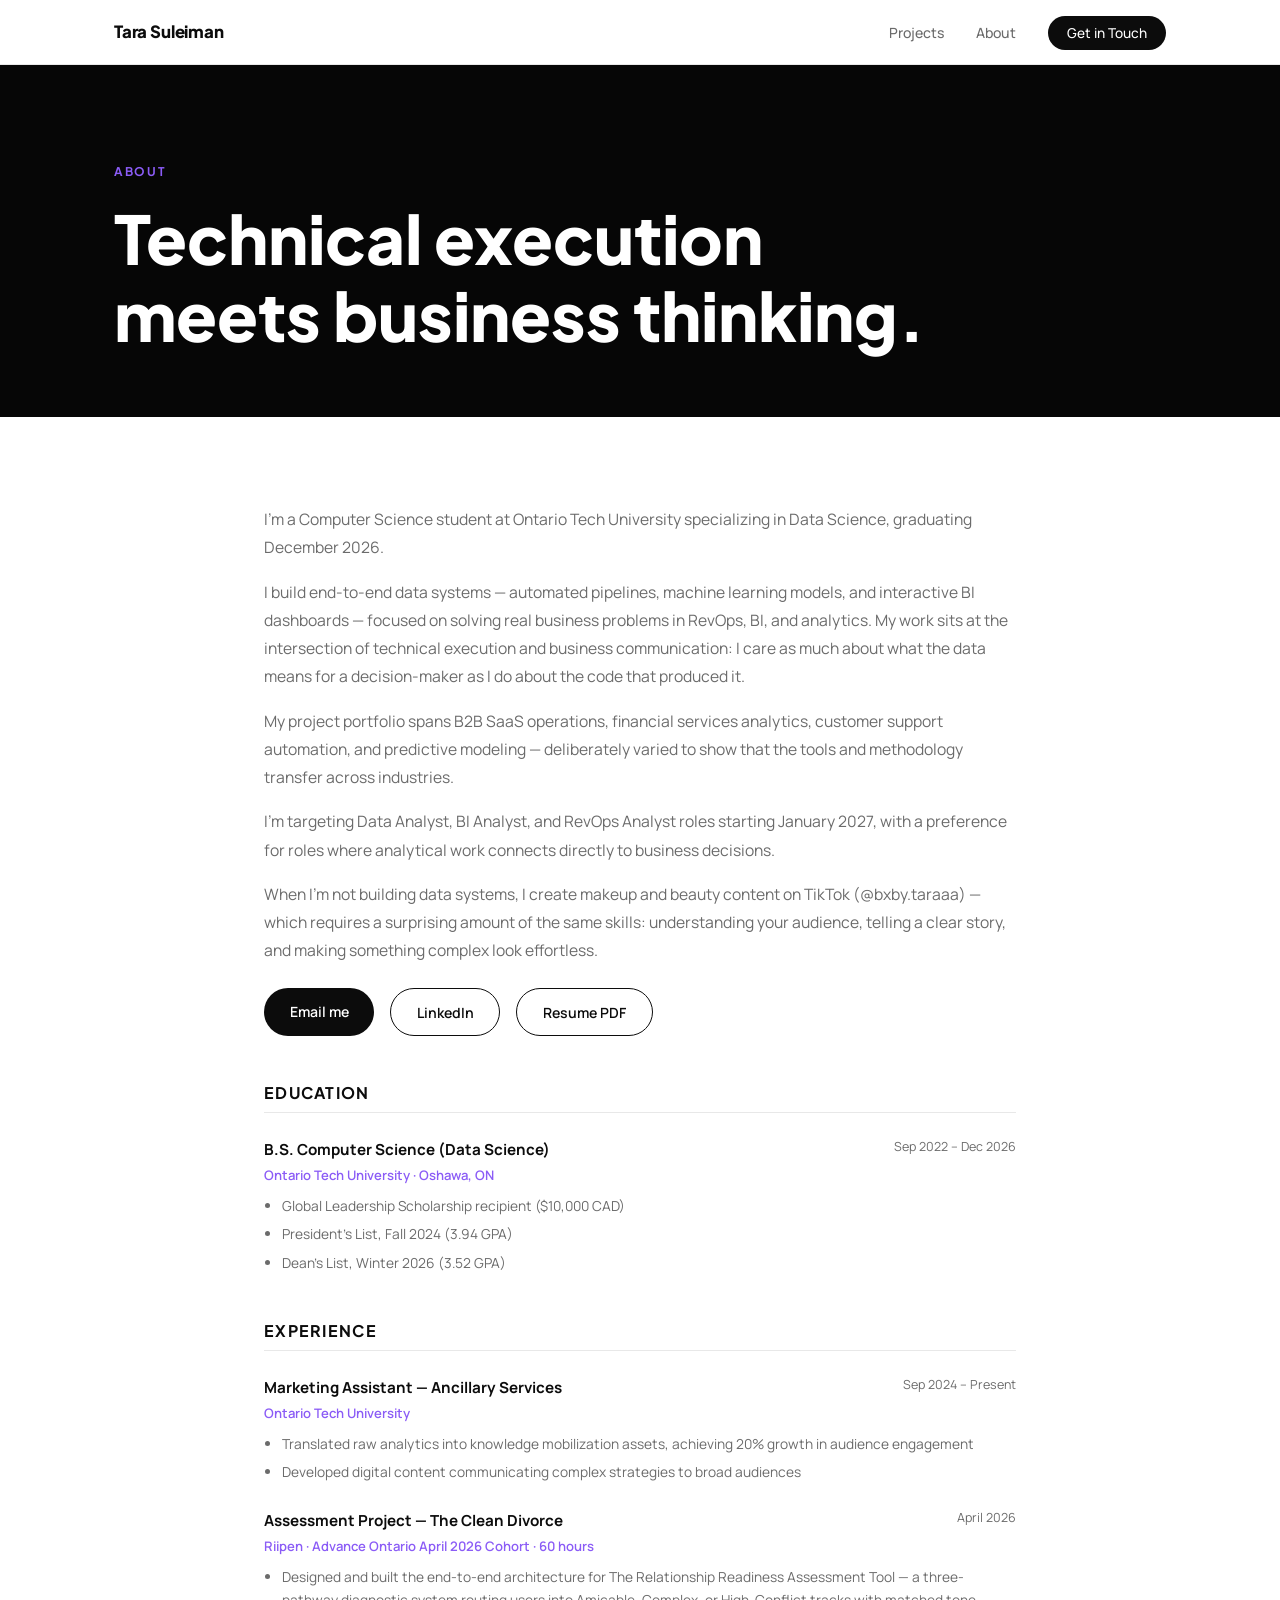
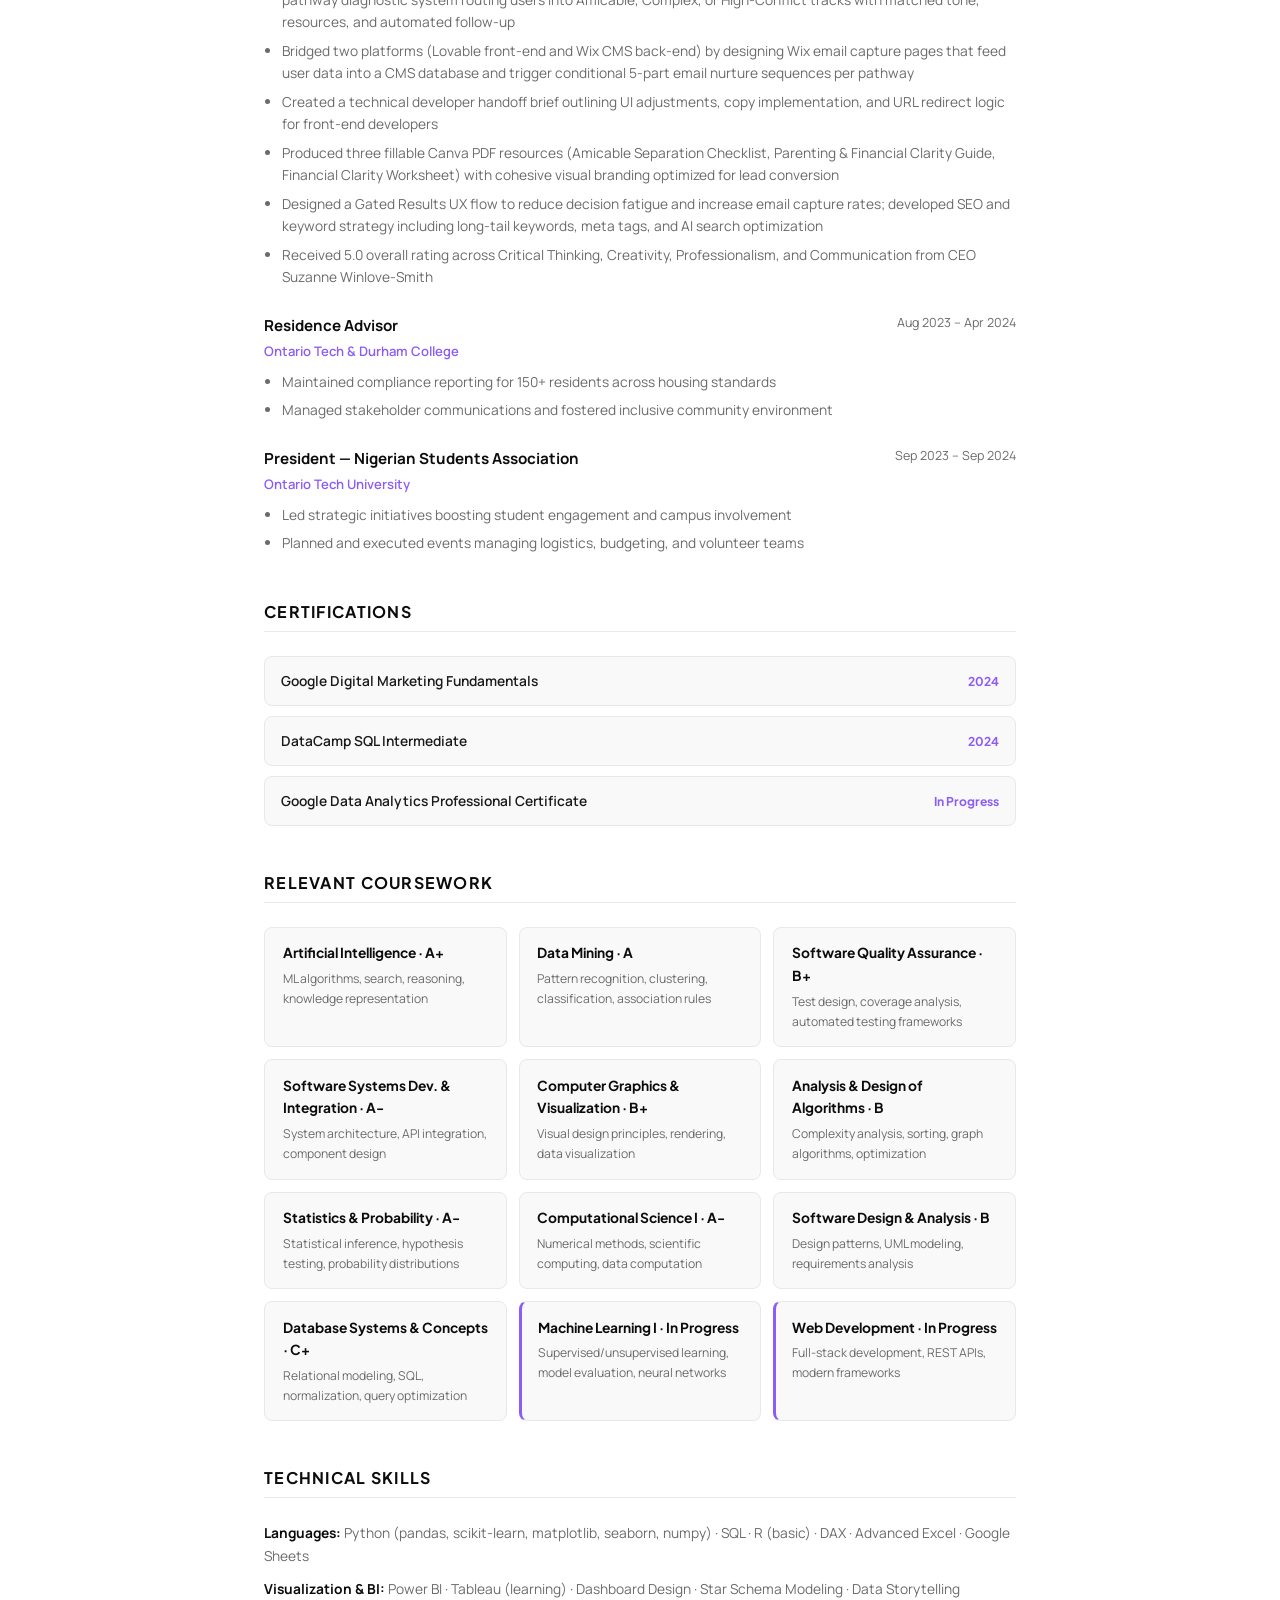
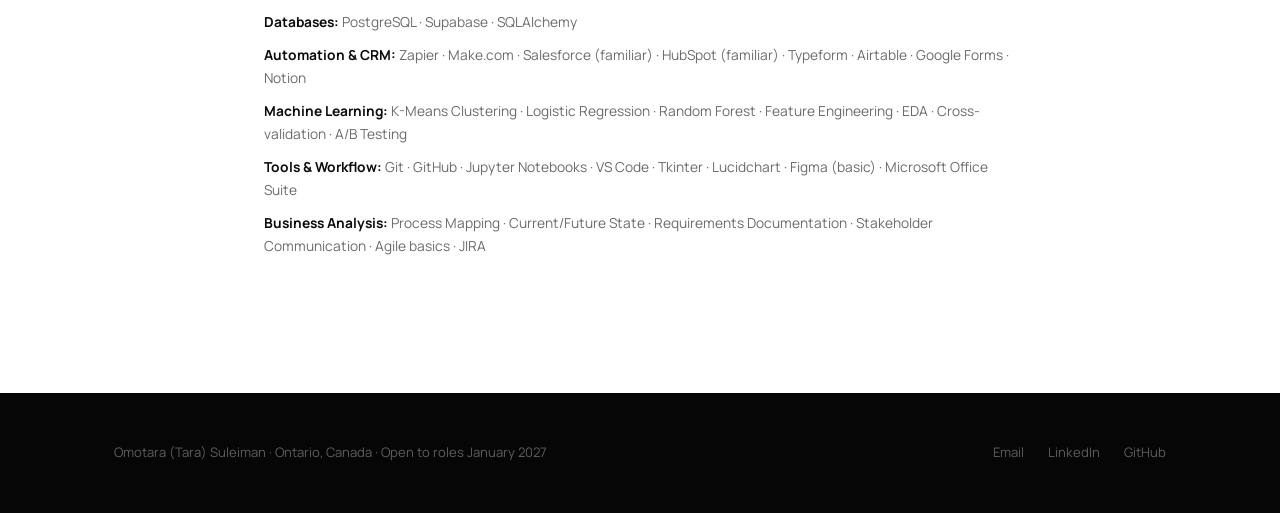
==== about.html @ 5ee129a7 "Initial portfolio deployment" ====
<!DOCTYPE html>
<html lang="en">

<head>
  <meta charset="UTF-8" />
  <meta name="viewport" content="width=device-width, initial-scale=1.0" />
  <title>About — Tara Suleiman</title>
  <link rel="stylesheet" href="assets/css/style.css" />
  <link rel="preconnect" href="https://fonts.googleapis.com" />
  <link rel="preconnect" href="https://fonts.gstatic.com" crossorigin />
  <link
    href="https://fonts.googleapis.com/css2?family=Plus+Jakarta+Sans:wght@400;500;600;700;800&family=Manrope:wght@300;400;500;600&display=swap"
    rel="stylesheet" />
</head>

<body>

  <nav class="nav">
    <div class="nav-inner">
      <a href="index.html" class="nav-logo">Tara Suleiman</a>
      <ul class="nav-links">
        <li><a href="index.html#projects">Projects</a></li>
        <li><a href="about.html">About</a></li>
        <li><a href="contact.html" class="nav-cta">Get in Touch</a></li>
      </ul>
      <button class="nav-hamburger" id="hamburger" aria-label="Open menu">
        <span></span><span></span><span></span>
      </button>
    </div>
    <ul class="nav-mobile" id="mobileMenu">
      <li><a href="index.html#projects">Projects</a></li>
      <li><a href="about.html">About</a></li>
      <li><a href="contact.html">Get in Touch</a></li>
    </ul>
  </nav>

  <section class="about-hero">
    <div class="container">
      <p class="section-eyebrow">About</p>
      <h1>Technical execution<br>meets business thinking.</h1>
    </div>
  </section>

  <section class="section">
    <div class="container about-content">

      <div class="about-bio">
        <div class="about-bio-text">
          <p>I'm a Computer Science student at Ontario Tech University specializing in Data Science, graduating December
            2026.</p>
          <p>I build end-to-end data systems — automated pipelines, machine learning models, and interactive BI
            dashboards — focused on solving real business problems in RevOps, BI, and analytics. My work sits at the
            intersection of technical execution and business communication: I care as much about what the data means for
            a decision-maker as I do about the code that produced it.</p>
          <p>My project portfolio spans B2B SaaS operations, financial services analytics, customer support automation,
            and predictive modeling — deliberately varied to show that the tools and methodology transfer across
            industries.</p>
          <p>I'm targeting Data Analyst, BI Analyst, and RevOps Analyst roles starting January 2027, with a preference
            for roles where analytical work connects directly to business decisions.</p>
          <p>When I'm not building data systems, I create makeup and beauty content on TikTok (@bxby.taraaa) — which
            requires a surprising amount of the same skills: understanding your audience, telling a clear story, and
            making something complex look effortless.</p>
          <div class="about-links">
            <a href="mailto:omotara.suleiman@gmail.com" class="btn btn-primary">Email me</a>
            <a href="https://linkedin.com/in/omotarasuleiman" class="btn btn-ghost" target="_blank">LinkedIn</a>
            <a href="assets/Tara_Suleiman_Resume.pdf" class="btn btn-ghost" target="_blank">Resume PDF</a>
          </div>
        </div>
      </div>

      <div class="about-details">

        <div class="detail-section">
          <h3>Education</h3>
          <div class="detail-item">
            <div class="detail-header">
              <span class="detail-title">B.S. Computer Science (Data Science)</span>
              <span class="detail-date">Sep 2022 – Dec 2026</span>
            </div>
            <span class="detail-sub">Ontario Tech University · Oshawa, ON</span>
            <ul class="detail-list">
              <li>Global Leadership Scholarship recipient ($10,000 CAD)</li>
              <li>President's List, Fall 2024 (3.94 GPA)</li>
              <li>Dean's List, Winter 2026 (3.52 GPA)</li>
            </ul>
          </div>
        </div>

        <div class="detail-section">
          <h3>Experience</h3>

          <div class="detail-item">
            <div class="detail-header">
              <span class="detail-title">Marketing Assistant — Ancillary Services</span>
              <span class="detail-date">Sep 2024 – Present</span>
            </div>
            <span class="detail-sub">Ontario Tech University</span>
            <ul class="detail-list">
              <li>Translated raw analytics into knowledge mobilization assets, achieving 20% growth in audience
                engagement</li>
              <li>Developed digital content communicating complex strategies to broad audiences</li>
            </ul>
          </div>

          <div class="detail-item">
            <div class="detail-header">
              <span class="detail-title">Assessment Project — The Clean Divorce</span>
              <span class="detail-date">April 2026</span>
            </div>
            <span class="detail-sub">Riipen · Advance Ontario April 2026 Cohort · 60 hours</span>
            <ul class="detail-list">
              <li>Designed and built the end-to-end architecture for The Relationship Readiness Assessment Tool — a
                three-pathway diagnostic system routing users into Amicable, Complex, or High-Conflict tracks with
                matched tone, resources, and automated follow-up</li>
              <li>Bridged two platforms (Lovable front-end and Wix CMS back-end) by designing Wix email capture pages
                that feed user data into a CMS database and trigger conditional 5-part email nurture sequences per
                pathway</li>
              <li>Created a technical developer handoff brief outlining UI adjustments, copy implementation, and URL
                redirect logic for front-end developers</li>
              <li>Produced three fillable Canva PDF resources (Amicable Separation Checklist, Parenting & Financial
                Clarity Guide, Financial Clarity Worksheet) with cohesive visual branding optimized for lead conversion
              </li>
              <li>Designed a Gated Results UX flow to reduce decision fatigue and increase email capture rates;
                developed SEO and keyword strategy including long-tail keywords, meta tags, and AI search optimization
              </li>
              <li>Received 5.0 overall rating across Critical Thinking, Creativity, Professionalism, and Communication
                from CEO Suzanne Winlove-Smith</li>
            </ul>
          </div>

          <div class="detail-item">
            <div class="detail-header">
              <span class="detail-title">Residence Advisor</span>
              <span class="detail-date">Aug 2023 – Apr 2024</span>
            </div>
            <span class="detail-sub">Ontario Tech & Durham College</span>
            <ul class="detail-list">
              <li>Maintained compliance reporting for 150+ residents across housing standards</li>
              <li>Managed stakeholder communications and fostered inclusive community environment</li>
            </ul>
          </div>
          <div class="detail-item">
            <div class="detail-header">
              <span class="detail-title">President — Nigerian Students Association</span>
              <span class="detail-date">Sep 2023 – Sep 2024</span>
            </div>
            <span class="detail-sub">Ontario Tech University</span>
            <ul class="detail-list">
              <li>Led strategic initiatives boosting student engagement and campus involvement</li>
              <li>Planned and executed events managing logistics, budgeting, and volunteer teams</li>
            </ul>
          </div>
        </div>

        <div class="detail-section">
          <h3>Certifications</h3>
          <div class="cert-list">
            <div class="cert-item">
              <span class="cert-name">Google Digital Marketing Fundamentals</span>
              <span class="cert-date">2024</span>
            </div>
            <div class="cert-item">
              <span class="cert-name">DataCamp SQL Intermediate</span>
              <span class="cert-date">2024</span>
            </div>
            <div class="cert-item">
              <span class="cert-name">Google Data Analytics Professional Certificate</span>
              <span class="cert-date">In Progress</span>
            </div>
          </div>
        </div>

        <div class="detail-section">
          <h3>Relevant Coursework</h3>
          <div class="coursework-grid">
            <div class="course-item">
              <span class="course-name">Artificial Intelligence · A+</span>
              <span class="course-relevance">ML algorithms, search, reasoning, knowledge representation</span>
            </div>
            <div class="course-item">
              <span class="course-name">Data Mining · A</span>
              <span class="course-relevance">Pattern recognition, clustering, classification, association rules</span>
            </div>
            <div class="course-item">
              <span class="course-name">Software Quality Assurance · B+</span>
              <span class="course-relevance">Test design, coverage analysis, automated testing frameworks</span>
            </div>
            <div class="course-item">
              <span class="course-name">Software Systems Dev. & Integration · A-</span>
              <span class="course-relevance">System architecture, API integration, component design</span>
            </div>
            <div class="course-item">
              <span class="course-name">Computer Graphics & Visualization · B+</span>
              <span class="course-relevance">Visual design principles, rendering, data visualization</span>
            </div>
            <div class="course-item">
              <span class="course-name">Analysis & Design of Algorithms · B</span>
              <span class="course-relevance">Complexity analysis, sorting, graph algorithms, optimization</span>
            </div>
            <div class="course-item">
              <span class="course-name">Statistics & Probability · A-</span>
              <span class="course-relevance">Statistical inference, hypothesis testing, probability distributions</span>
            </div>
            <div class="course-item">
              <span class="course-name">Computational Science I · A-</span>
              <span class="course-relevance">Numerical methods, scientific computing, data computation</span>
            </div>
            <div class="course-item">
              <span class="course-name">Software Design & Analysis · B</span>
              <span class="course-relevance">Design patterns, UML modeling, requirements analysis</span>
            </div>
            <div class="course-item">
              <span class="course-name">Database Systems & Concepts · C+</span>
              <span class="course-relevance">Relational modeling, SQL, normalization, query optimization</span>
            </div>
            <div class="course-item" style="border-left: 3px solid var(--purple); padding-left: 1rem;">
              <span class="course-name">Machine Learning I · In Progress</span>
              <span class="course-relevance">Supervised/unsupervised learning, model evaluation, neural networks</span>
            </div>
            <div class="course-item" style="border-left: 3px solid var(--purple); padding-left: 1rem;">
              <span class="course-name">Web Development · In Progress</span>
              <span class="course-relevance">Full-stack development, REST APIs, modern frameworks</span>
            </div>
          </div>
        </div>

        <div class="detail-section">
          <h3>Technical Skills</h3>
          <div class="skills-list">
            <div class="skill-line"><strong>Languages:</strong> Python (pandas, scikit-learn, matplotlib, seaborn,
              numpy) · SQL · R (basic) · DAX · Advanced Excel · Google Sheets</div>
            <div class="skill-line"><strong>Visualization & BI:</strong> Power BI · Tableau (learning) ·
              Dashboard Design · Star Schema Modeling · Data Storytelling</div>
            <div class="skill-line"><strong>Databases:</strong> PostgreSQL · Supabase · SQLAlchemy </div>
            <div class="skill-line"><strong>Automation & CRM:</strong> Zapier · Make.com · Salesforce (familiar)
              · HubSpot (familiar) · Typeform · Airtable · Google Forms · Notion </div>
            <div class="skill-line"><strong>Machine Learning:</strong> K-Means Clustering · Logistic Regression · Random
              Forest · Feature Engineering · EDA · Cross-validation · A/B Testing</div>
            <div class="skill-line"><strong>Tools & Workflow:</strong> Git · GitHub · Jupyter Notebooks · VS Code ·
              Tkinter ·
              Lucidchart · Figma (basic) · Microsoft Office Suite</div>
            <div class="skill-line"><strong>Business Analysis:</strong> Process Mapping · Current/Future State ·
              Requirements Documentation · Stakeholder Communication · Agile basics · JIRA</div>
          </div>
        </div>

      </div>

    </div>
  </section>

  <footer class="footer">
    <div class="container footer-inner">
      <p>Omotara (Tara) Suleiman · Ontario, Canada · Open to roles January 2027</p>
      <div class="footer-links">
        <a href="mailto:omotara.suleiman@gmail.com">Email</a>
        <a href="https://linkedin.com/in/omotarasuleiman" target="_blank">LinkedIn</a>
        <a href="https://github.com/babytaraa" target="_blank">GitHub</a>
      </div>
    </div>
  </footer>
  <script src="assets/js/main.js"></script>
</body>

</html>
---- assets/css/style.css ----
/* =============================================
   TARA SULEIMAN — PORTFOLIO
   Palette: true black · white · violet #8B5CF6
   Type: Plus Jakarta Sans (display) · Manrope (body)
============================================= */

*,
*::before,
*::after {
  box-sizing: border-box;
  margin: 0;
  padding: 0;
}

:root {
  --black: #0C0C0C;
  --black-deep: #060606;
  --purple: #8B5CF6;
  --purple-lt: #C4B5FD;
  --purple-dim: #F5F3FF;
  --purple-mid: #6D28D9;
  --white: #FFFFFF;
  --off-white: #F9F9F9;
  --grey: #6B6B6B;
  --grey-lt: #E8E8E8;
  --grey-mid: #D1D1D1;
  --text: #1A1A1A;

  --font-display: 'Plus Jakarta Sans', sans-serif;
  --font-body: 'Manrope', sans-serif;

  --radius: 14px;
  --radius-sm: 8px;
  --shadow: 0 2px 20px rgba(0, 0, 0, 0.06);
  --shadow-hover: 0 8px 40px rgba(139, 92, 246, 0.15);
  --transition: 0.2s ease;
}

html {
  scroll-behavior: smooth;
}

body {
  font-family: var(--font-body);
  background: var(--white);
  color: var(--text);
  line-height: 1.65;
}

img {
  max-width: 100%;
  height: auto;
  display: block;
  border-radius: var(--radius-sm);
}

/* ─── TYPE ─── */
h1,
h2,
h3,
h4 {
  font-family: var(--font-display);
  line-height: 1.15;
  color: var(--black);
}

h1 {
  font-size: clamp(2.2rem, 5.5vw, 4.2rem);
  font-weight: 800;
}

h2 {
  font-size: clamp(1.6rem, 3vw, 2.4rem);
  font-weight: 700;
  margin-bottom: 1rem;
}

h3 {
  font-size: 1.15rem;
  font-weight: 700;
}

h4 {
  font-size: 0.95rem;
  font-weight: 700;
}

p {
  color: var(--grey);
  line-height: 1.8;
  margin-bottom: 1rem;
}

p:last-child {
  margin-bottom: 0;
}

a {
  color: var(--purple);
  text-decoration: none;
}

strong {
  color: var(--text);
}

/* ─── LAYOUT ─── */
.container {
  max-width: 1100px;
  margin: 0 auto;
  padding: 0 1.5rem;
}

.section {
  padding: 5.5rem 0;
}

.section-dark {
  background: var(--black-deep);
}

.section-eyebrow {
  font-family: var(--font-display);
  font-size: 0.75rem;
  font-weight: 700;
  letter-spacing: 0.14em;
  text-transform: uppercase;
  color: var(--purple);
  margin-bottom: 0.6rem;
}

.section-eyebrow.light {
  color: var(--purple-lt);
}

.section-title {
  margin-bottom: 0.75rem;
}

.section-title.light {
  color: var(--white);
}

.section-sub {
  color: var(--grey);
  max-width: 580px;
  margin-bottom: 3rem;
}

/* ─── NAV ─── */
.nav {
  position: sticky;
  top: 0;
  z-index: 100;
  background: rgba(255, 255, 255, 0.95);
  backdrop-filter: blur(16px);
  border-bottom: 1px solid var(--grey-lt);
}

.nav-inner {
  max-width: 1100px;
  margin: 0 auto;
  padding: 0 1.5rem;
  height: 64px;
  display: flex;
  align-items: center;
  justify-content: space-between;
}

.nav-logo {
  font-family: var(--font-display);
  font-weight: 800;
  font-size: 1.05rem;
  color: var(--black);
  letter-spacing: -0.01em;
}

.nav-links {
  display: flex;
  gap: 2rem;
  list-style: none;
  align-items: center;
}

.nav-links a {
  font-size: 0.88rem;
  font-weight: 500;
  color: var(--grey);
  transition: color var(--transition);
}

.nav-links a:hover {
  color: var(--black);
}

.nav-cta {
  background: var(--black) !important;
  color: var(--white) !important;
  padding: 0.5rem 1.2rem !important;
  border-radius: 50px !important;
  font-size: 0.85rem !important;
  transition: background var(--transition) !important;
}

.nav-cta:hover {
  background: var(--purple) !important;
  color: var(--white) !important;
}

.nav-hamburger {
  display: none;
  flex-direction: column;
  gap: 5px;
  background: none;
  border: none;
  cursor: pointer;
  padding: 4px;
}

.nav-hamburger span {
  display: block;
  width: 22px;
  height: 2px;
  background: var(--black);
  border-radius: 2px;
}

.nav-mobile {
  display: none;
  flex-direction: column;
  list-style: none;
  padding: 1.25rem 1.5rem;
  border-top: 1px solid var(--grey-lt);
  gap: 1rem;
  background: var(--white);
}

.nav-mobile.open {
  display: flex;
}

.nav-mobile a {
  font-weight: 500;
  color: var(--text);
}

/* ─── BUTTONS ─── */
.btn {
  display: inline-block;
  padding: 0.7rem 1.6rem;
  border-radius: 50px;
  font-weight: 600;
  font-size: 0.88rem;
  transition: all var(--transition);
  cursor: pointer;
  font-family: var(--font-body);
}

.btn-primary {
  background: var(--black);
  color: var(--white);
}

.btn-primary:hover {
  background: var(--purple);
}

.btn-ghost {
  border: 1.5px solid var(--black);
  color: var(--black);
}

.btn-ghost:hover {
  background: var(--black);
  color: var(--white);
}

/* ─── HERO ─── */
.hero {
  min-height: 94vh;
  display: flex;
  flex-direction: column;
  justify-content: center;
  padding: 6rem 0 3rem;
  position: relative;
  overflow: hidden;
  background: var(--white);
}

.hero::before {
  content: '';
  position: absolute;
  top: 0;
  right: 0;
  width: 55%;
  height: 100%;
  background: linear-gradient(135deg, rgba(139, 92, 246, 0.04) 0%, rgba(139, 92, 246, 0.01) 100%);
  pointer-events: none;
}

.hero::after {
  content: '';
  position: absolute;
  bottom: -80px;
  left: -80px;
  width: 320px;
  height: 320px;
  border-radius: 50%;
  border: 1px solid rgba(139, 92, 246, 0.12);
  pointer-events: none;
}

.hero-inner {
  max-width: 1100px;
  margin: 0 auto;
  padding: 0 1.5rem;
  position: relative;
  z-index: 1;
}

.hero-eyebrow {
  font-family: var(--font-display);
  font-size: 0.78rem;
  font-weight: 700;
  letter-spacing: 0.14em;
  text-transform: uppercase;
  color: var(--purple);
  margin-bottom: 1.25rem;
  display: flex;
  align-items: center;
  gap: 0.75rem;
}

.hero-eyebrow::before {
  content: '';
  display: block;
  width: 32px;
  height: 2px;
  background: var(--purple);
  border-radius: 2px;
}

.hero-headline {
  font-size: clamp(2.8rem, 6.5vw, 5rem);
  font-weight: 800;
  color: var(--black);
  margin-bottom: 1.5rem;
  line-height: 1.05;
  letter-spacing: -0.02em;
}

.hero-headline .accent {
  color: var(--purple);
}

.hero-sub {
  font-size: 1.05rem;
  color: var(--grey);
  max-width: 560px;
  margin-bottom: 2.5rem;
  line-height: 1.8;
}

.hero-actions {
  display: flex;
  gap: 1rem;
  flex-wrap: wrap;
  margin-bottom: 3.5rem;
}

.hero-stack {
  display: flex;
  flex-wrap: wrap;
  gap: 0.5rem;
}

.hero-stack span {
  font-size: 0.75rem;
  font-weight: 600;
  font-family: var(--font-display);
  background: var(--off-white);
  border: 1px solid var(--grey-lt);
  color: var(--grey);
  padding: 0.35rem 0.85rem;
  border-radius: 50px;
}

.hero-scroll-hint {
  font-family: var(--font-display);
  font-size: 0.72rem;
  letter-spacing: 0.12em;
  text-transform: uppercase;
  color: var(--grey-mid);
  margin-top: 4rem;
  display: flex;
  align-items: center;
  gap: 0.5rem;
}

.hero-scroll-hint::after {
  content: '';
  display: block;
  width: 1px;
  height: 40px;
  background: var(--grey-mid);
}

/* ─── PROJECT GRID ─── */
.project-grid {
  display: grid;
  grid-template-columns: repeat(2, 1fr);
  gap: 1.25rem;
}

.project-card {
  background: var(--white);
  border: 1px solid var(--grey-lt);
  border-radius: var(--radius);
  padding: 2.25rem;
  display: flex;
  flex-direction: column;
  gap: 0.9rem;
  transition: box-shadow var(--transition), transform var(--transition), border-color var(--transition);
  color: var(--text);
  position: relative;
  overflow: hidden;
}

.project-card::before {
  content: '';
  position: absolute;
  top: 0;
  left: 0;
  right: 0;
  height: 3px;
  background: var(--purple);
  transform: scaleX(0);
  transform-origin: left;
  transition: transform var(--transition);
}

.project-card:hover {
  box-shadow: var(--shadow-hover);
  transform: translateY(-3px);
  border-color: var(--grey-mid);
}

.project-card:hover::before {
  transform: scaleX(1);
}

.project-card-top {
  display: flex;
  justify-content: space-between;
  align-items: flex-start;
}

.project-number {
  font-family: var(--font-display);
  font-size: 0.7rem;
  font-weight: 800;
  color: var(--purple);
  letter-spacing: 0.1em;
}

.project-industry {
  font-size: 0.72rem;
  color: var(--grey);
  font-weight: 500;
}

.project-card h3 {
  font-size: 1.15rem;
  color: var(--black);
  margin: 0;
}

.project-card p {
  font-size: 0.88rem;
  color: var(--grey);
  flex: 1;
  margin: 0;
  line-height: 1.7;
}

.project-tags {
  display: flex;
  flex-wrap: wrap;
  gap: 0.35rem;
}

.project-tags span {
  font-size: 0.72rem;
  font-weight: 600;
  font-family: var(--font-display);
  background: var(--off-white);
  color: var(--black);
  border: 1px solid var(--grey-lt);
  padding: 0.2rem 0.6rem;
  border-radius: 4px;
  letter-spacing: 0.02em;
}

.project-link {
  font-size: 0.82rem;
  font-weight: 700;
  color: var(--purple);
  margin-top: auto;
  font-family: var(--font-display);
}

/* ─── SCHOOL PROJECTS ─── */
.school-grid {
  display: grid;
  grid-template-columns: repeat(auto-fit, minmax(320px, 1fr));
  gap: 1.25rem;
}

.school-card {
  background: var(--white);
  border: 1px solid var(--grey-lt);
  border-left: 3px solid var(--purple);
  border-radius: var(--radius);
  padding: 1.75rem;
  display: flex;
  flex-direction: column;
  gap: 0.75rem;
}

.school-card-top {
  display: flex;
  justify-content: space-between;
  align-items: center;
}

.school-badge {
  font-size: 0.72rem;
  font-weight: 700;
  font-family: var(--font-display);
  background: var(--purple-dim);
  color: var(--purple);
  padding: 0.25rem 0.65rem;
  border-radius: 4px;
  letter-spacing: 0.04em;
}

.school-github {
  font-size: 0.8rem;
  font-weight: 700;
  color: var(--purple);
  font-family: var(--font-display);
  transition: opacity var(--transition);
}

.school-github:hover {
  opacity: 0.65;
}

.school-card h3 {
  font-size: 1.05rem;
  color: var(--black);
  margin: 0;
}

.school-card p {
  font-size: 0.86rem;
  color: var(--grey);
  margin: 0;
  flex: 1;
}

/* ─── SKILLS SECTION ─── */
.skills-grid {
  display: grid;
  grid-template-columns: repeat(auto-fit, minmax(260px, 1fr));
  gap: 2rem;
}

.skill-group h4 {
  color: var(--white);
  font-size: 0.82rem;
  margin-bottom: 0.6rem;
  font-weight: 700;
  letter-spacing: 0.04em;
  text-transform: uppercase;
}

.skill-group p {
  color: rgba(255, 255, 255, 0.55);
  font-size: 0.86rem;
  line-height: 1.7;
  margin: 0;
}

/* ─── RECOMMENDATION ─── */
.section-rec {
  background: var(--off-white);
  border-top: 1px solid var(--grey-lt);
  border-bottom: 1px solid var(--grey-lt);
  padding: 5rem 0;
}

.rec-inner {
  max-width: 820px;
  margin: 0 auto;
}

.rec-stars {
  display: flex;
  gap: 4px;
  margin-bottom: 1.5rem;
}

.rec-star {
  color: #F59E0B;
  font-size: 1.1rem;
}

.rec-card {
  position: relative;
}

.rec-quote {
  font-family: var(--font-display);
  font-size: 6rem;
  color: var(--purple);
  line-height: 0.7;
  margin-bottom: 1rem;
  opacity: 0.2;
  font-weight: 800;
}

.rec-text {
  font-size: 1.05rem;
  line-height: 1.85;
  color: var(--text);
  font-style: italic;
  margin-bottom: 2rem;
}

.rec-divider {
  width: 40px;
  height: 2px;
  background: var(--purple);
  margin-bottom: 1.5rem;
}

.rec-author {
  display: flex;
  justify-content: space-between;
  align-items: flex-end;
  flex-wrap: wrap;
  gap: 1rem;
}

.rec-info {
  display: flex;
  flex-direction: column;
  gap: 0.25rem;
}

.rec-name {
  font-family: var(--font-display);
  font-weight: 800;
  font-size: 0.95rem;
  color: var(--black);
}

.rec-role {
  font-size: 0.82rem;
  color: var(--grey);
}

.rec-meta {
  display: flex;
  flex-direction: column;
  align-items: flex-end;
  gap: 0.25rem;
}

.rec-source {
  font-size: 0.75rem;
  font-weight: 700;
  font-family: var(--font-display);
  background: var(--purple-dim);
  color: var(--purple);
  padding: 0.25rem 0.75rem;
  border-radius: 50px;
  letter-spacing: 0.04em;
}

.rec-project {
  font-size: 0.78rem;
  color: var(--grey);
}

.rec-ratings {
  display: flex;
  gap: 2rem;
  margin-top: 1.5rem;
  padding-top: 1.5rem;
  border-top: 1px solid var(--grey-lt);
  flex-wrap: wrap;
}

.rec-rating-item {
  display: flex;
  flex-direction: column;
  gap: 0.2rem;
}

.rec-rating-label {
  font-size: 0.72rem;
  font-weight: 700;
  font-family: var(--font-display);
  color: var(--grey);
  text-transform: uppercase;
  letter-spacing: 0.06em;
}

.rec-rating-stars {
  display: flex;
  gap: 2px;
}

.rec-rating-stars span {
  color: #F59E0B;
  font-size: 0.85rem;
}

/* ─── ABOUT STRIP ─── */
.about-strip {
  display: grid;
  grid-template-columns: 1.2fr 1fr;
  gap: 5rem;
  align-items: center;
}

.about-strip-text h2 {
  font-size: clamp(1.5rem, 2.5vw, 2rem);
  margin-bottom: 1rem;
}

.about-strip-text .btn {
  margin-top: 1.5rem;
}

.about-strip-stats {
  display: grid;
  grid-template-columns: 1fr 1fr;
  gap: 2rem;
}

.stat {
  display: flex;
  flex-direction: column;
  gap: 0.3rem;
  padding: 1.25rem;
  background: var(--off-white);
  border-radius: var(--radius-sm);
  border: 1px solid var(--grey-lt);
}

.stat-num {
  font-family: var(--font-display);
  font-size: 2.2rem;
  font-weight: 800;
  color: var(--black);
  line-height: 1;
}

.stat-label {
  font-size: 0.78rem;
  color: var(--grey);
  font-weight: 500;
}

/* ─── FOOTER ─── */
.footer {
  background: var(--black-deep);
  padding: 3rem 0;
}

.footer-inner {
  display: flex;
  justify-content: space-between;
  align-items: center;
  flex-wrap: wrap;
  gap: 1rem;
}

.footer p {
  color: rgba(255, 255, 255, 0.35);
  font-size: 0.82rem;
  margin: 0;
}

.footer-links {
  display: flex;
  gap: 1.5rem;
}

.footer-links a {
  color: rgba(255, 255, 255, 0.35);
  font-size: 0.82rem;
  transition: color var(--transition);
}

.footer-links a:hover {
  color: var(--purple-lt);
}

/* ─── PROJECT PAGES ─── */
.project-hero {
  background: var(--black-deep);
  padding: 6rem 0 4rem;
}

.project-hero .container {
  max-width: 900px;
}

.project-hero h1 {
  color: var(--white);
  margin: 1rem 0;
}

.project-hero-sub {
  color: rgba(255, 255, 255, 0.6);
  font-size: 1.05rem;
  max-width: 680px;
}

.back-link {
  display: inline-flex;
  align-items: center;
  gap: 0.4rem;
  color: rgba(255, 255, 255, 0.4);
  font-size: 0.82rem;
  margin-bottom: 1.5rem;
  transition: color var(--transition);
  font-weight: 500;
}

.back-link:hover {
  color: var(--purple-lt);
}

.project-meta {
  display: flex;
  flex-wrap: wrap;
  gap: 2.5rem;
  margin-top: 2rem;
  padding-top: 2rem;
  border-top: 1px solid rgba(255, 255, 255, 0.08);
}

.meta-item {
  display: flex;
  flex-direction: column;
  gap: 0.25rem;
}

.meta-label {
  font-size: 0.7rem;
  font-weight: 700;
  font-family: var(--font-display);
  letter-spacing: 0.1em;
  text-transform: uppercase;
  color: var(--purple-lt);
}

.meta-item span:not(.meta-label) {
  color: rgba(255, 255, 255, 0.75);
  font-size: 0.88rem;
}

.project-content {
  max-width: 860px;
}

.project-section {
  margin-bottom: 4rem;
}

.project-section h2 {
  position: relative;
  padding-left: 1.25rem;
  margin-bottom: 1.5rem;
}

.project-section h2::before {
  content: '';
  position: absolute;
  left: 0;
  top: 10%;
  bottom: 10%;
  width: 3px;
  background: var(--purple);
  border-radius: 2px;
}

/* Pipeline */
.pipeline-flow {
  display: flex;
  align-items: center;
  flex-wrap: wrap;
  gap: 0.6rem;
  margin: 1.5rem 0;
}

.pipeline-step {
  display: flex;
  flex-direction: column;
  align-items: center;
  gap: 0.3rem;
  background: var(--white);
  border: 1px solid var(--grey-lt);
  padding: 1rem 0.9rem;
  border-radius: var(--radius-sm);
  min-width: 100px;
  text-align: center;
}

.pipeline-icon {
  font-size: 1.4rem;
}

.pipeline-label {
  font-size: 0.75rem;
  font-weight: 700;
  font-family: var(--font-display);
  color: var(--black);
}

.pipeline-desc {
  font-size: 0.68rem;
  color: var(--grey);
}

.pipeline-arrow {
  color: var(--purple);
  font-weight: 700;
  font-size: 1.1rem;
}

/* Tables */
.score-table {
  border: 1px solid var(--grey-lt);
  border-radius: var(--radius-sm);
  overflow: hidden;
  margin-top: 1rem;
}

.score-row {
  display: grid;
  grid-template-columns: 1fr 2fr 80px;
  padding: 0.85rem 1.25rem;
  border-bottom: 1px solid var(--grey-lt);
  font-size: 0.88rem;
}

.score-row:last-child {
  border-bottom: none;
}

.score-row.header {
  background: var(--off-white);
  font-weight: 700;
  font-size: 0.72rem;
  text-transform: uppercase;
  letter-spacing: 0.06em;
  color: var(--grey);
  font-family: var(--font-display);
}

.score-pts {
  font-weight: 800;
  color: var(--purple);
  text-align: right;
  font-family: var(--font-display);
}

/* Dashboard pages */
.dashboard-pages {
  display: grid;
  grid-template-columns: repeat(auto-fit, minmax(200px, 1fr));
  gap: 1rem;
  margin-bottom: 2rem;
}

.dash-page {
  background: var(--white);
  border: 1px solid var(--grey-lt);
  border-radius: var(--radius-sm);
  padding: 1.25rem;
}

.dash-num {
  font-size: 0.7rem;
  font-weight: 800;
  font-family: var(--font-display);
  color: var(--purple);
  text-transform: uppercase;
  letter-spacing: 0.1em;
}

.dash-page h4 {
  margin: 0.4rem 0 0.5rem;
  font-size: 0.92rem;
}

.dash-page p {
  font-size: 0.82rem;
  color: var(--grey);
  margin: 0;
}

/* Screenshots */
.screenshot-grid {
  display: grid;
  grid-template-columns: repeat(auto-fit, minmax(260px, 1fr));
  gap: 1.5rem;
  margin-top: 2rem;
}

.screenshot-grid.single {
  grid-template-columns: 1fr;
  max-width: 680px;
}

figure {
  display: flex;
  flex-direction: column;
  gap: 0.5rem;
}

figcaption {
  font-size: 0.76rem;
  color: var(--grey);
  text-align: center;
}

figure img {
  border: 1px solid var(--grey-lt);
  width: 100%;
}

/* Impact */
.impact-grid {
  display: grid;
  grid-template-columns: repeat(auto-fit, minmax(160px, 1fr));
  gap: 1rem;
  margin-top: 1rem;
}

.impact-card {
  background: var(--off-white);
  border: 1px solid var(--grey-lt);
  border-radius: var(--radius-sm);
  padding: 1.5rem;
  display: flex;
  flex-direction: column;
  gap: 0.4rem;
}

.impact-num {
  font-family: var(--font-display);
  font-size: 1.8rem;
  font-weight: 800;
  color: var(--black);
}

.impact-label {
  font-size: 0.8rem;
  color: var(--grey);
}

/* Segments */
.segment-grid {
  display: grid;
  grid-template-columns: repeat(auto-fit, minmax(200px, 1fr));
  gap: 1rem;
}

.segment-card {
  padding: 1.5rem;
  border-radius: var(--radius-sm);
  border: 1px solid var(--grey-lt);
  border-top: 3px solid;
}

.seg-green {
  border-top-color: #10B981;
}

.seg-red {
  border-top-color: #EF4444;
}

.seg-gold {
  border-top-color: #F59E0B;
}

.seg-blue {
  border-top-color: var(--purple);
}

.seg-size {
  font-size: 0.72rem;
  font-weight: 700;
  color: var(--grey);
  font-family: var(--font-display);
}

.segment-card h4 {
  margin: 0.4rem 0 0.5rem;
  color: var(--black);
}

.segment-card p {
  font-size: 0.83rem;
  color: var(--grey);
  margin-bottom: 0.75rem;
}

.seg-action {
  font-size: 0.78rem;
  font-weight: 700;
  color: var(--purple);
  font-family: var(--font-display);
}

/* State comparison P3 */
.state-comparison {
  display: grid;
  grid-template-columns: 1fr auto 1fr;
  gap: 1rem;
  margin: 1.5rem 0;
}

.state-box {
  padding: 1.5rem;
  border-radius: var(--radius-sm);
  border: 1px solid var(--grey-lt);
}

.state-current {
  background: #FFF5F5;
}

.state-future {
  background: #F5F3FF;
}

.state-box h4 {
  margin-bottom: 1rem;
  font-size: 0.9rem;
}

.state-box ul {
  padding-left: 1.1rem;
}

.state-box li {
  font-size: 0.83rem;
  color: var(--grey);
  margin-bottom: 0.4rem;
}

.state-arrow {
  font-size: 1.8rem;
  color: var(--purple);
  display: flex;
  align-items: center;
  padding-top: 3rem;
}

/* Router paths P3 */
.router-paths {
  border: 1px solid var(--grey-lt);
  border-radius: var(--radius-sm);
  overflow: hidden;
  margin: 1.5rem 0;
}

.router-header,
.router-footer {
  background: var(--black);
  color: var(--white);
  padding: 0.85rem 1.25rem;
  font-size: 0.82rem;
  font-weight: 700;
  text-align: center;
  font-family: var(--font-display);
}

.router-footer {
  background: var(--purple);
}

.router-path {
  display: grid;
  grid-template-columns: 2fr auto 3fr;
  align-items: center;
  gap: 1rem;
  padding: 0.85rem 1.25rem;
  border-bottom: 1px solid var(--grey-lt);
  font-size: 0.84rem;
}

.path-condition {
  font-weight: 700;
  color: var(--black);
  font-family: var(--font-display);
}

.path-arrow {
  color: var(--purple);
  font-weight: 700;
}

.path-action {
  color: var(--grey);
}

.path-enterprise,
.path-billing,
.path-critical,
.path-standard {
  background: var(--off-white);
}

/* Decisions P2 */
.decision-list {
  display: flex;
  flex-direction: column;
  gap: 1rem;
}

.decision {
  background: var(--white);
  border: 1px solid var(--grey-lt);
  border-radius: var(--radius-sm);
  padding: 1.25rem;
}

.decision h4 {
  color: var(--black);
  margin-bottom: 0.4rem;
}

.decision p {
  font-size: 0.86rem;
  margin: 0;
}

/* Feature table P4 */
.feature-table {
  border: 1px solid var(--grey-lt);
  border-radius: var(--radius-sm);
  overflow: hidden;
  margin: 1.5rem 0;
}

.feat-row {
  display: grid;
  grid-template-columns: 1.5fr 0.8fr 2fr;
  padding: 0.75rem 1.2rem;
  border-bottom: 1px solid var(--grey-lt);
  font-size: 0.86rem;
}

.feat-row:last-child {
  border-bottom: none;
}

.feat-row.header {
  background: var(--off-white);
  font-weight: 700;
  font-size: 0.72rem;
  text-transform: uppercase;
  letter-spacing: 0.06em;
  color: var(--grey);
  font-family: var(--font-display);
}

.feat-row.kept {
  background: #F5F3FF;
}

.feat-row.dropped {
  background: #FFF5F5;
}

/* Dataset stats P4 */
.dataset-stats {
  display: flex;
  gap: 2.5rem;
  flex-wrap: wrap;
  margin: 1.5rem 0;
}

.ds-stat {
  display: flex;
  flex-direction: column;
  gap: 0.2rem;
}

.ds-num {
  font-family: var(--font-display);
  font-size: 2.2rem;
  font-weight: 800;
  color: var(--black);
  line-height: 1;
}

.ds-label {
  font-size: 0.78rem;
  color: var(--grey);
}

/* Model comparison P4 */
.model-comparison {
  display: grid;
  grid-template-columns: 1fr 1fr;
  gap: 1rem;
  margin: 1.5rem 0;
}

.model-card {
  padding: 1.5rem;
  border-radius: var(--radius-sm);
  border: 1px solid var(--grey-lt);
}

.model-winner {
  border-color: var(--purple);
  background: var(--purple-dim);
}

.model-loser {
  background: #FFF5F5;
  border-color: #FECACA;
}

.model-card h4 {
  margin-bottom: 0.4rem;
}

.model-auc {
  display: inline-block;
  font-family: var(--font-display);
  font-size: 1.6rem;
  font-weight: 800;
  color: var(--black);
  margin-bottom: 0.75rem;
}

.model-winner .model-auc {
  color: var(--purple);
}

/* Insights P4 */
.insight-grid {
  display: grid;
  grid-template-columns: 1fr 1fr;
  gap: 1rem;
}

.insight {
  background: var(--white);
  border: 1px solid var(--grey-lt);
  border-radius: var(--radius-sm);
  padding: 1.25rem;
}

.insight h4 {
  color: var(--black);
  font-size: 0.9rem;
  margin-bottom: 0.5rem;
}

.insight p {
  font-size: 0.84rem;
  margin: 0;
}

/* Top 10 table P4 */
.top10-table {
  border: 1px solid var(--grey-lt);
  border-radius: var(--radius-sm);
  overflow: hidden;
  margin: 1.5rem 0;
}

.t10-row {
  display: grid;
  grid-template-columns: 36px 2fr 1fr 1fr 1.2fr;
  padding: 0.75rem 1.2rem;
  border-bottom: 1px solid var(--grey-lt);
  font-size: 0.86rem;
  align-items: center;
}

.t10-row:last-child {
  border-bottom: none;
}

.t10-header {
  background: var(--off-white);
  font-weight: 700;
  font-size: 0.72rem;
  text-transform: uppercase;
  letter-spacing: 0.06em;
  color: var(--grey);
  font-family: var(--font-display);
}

.t10-prob {
  font-weight: 800;
  color: var(--purple);
  font-family: var(--font-display);
}

.table-note {
  font-size: 0.78rem;
  color: var(--grey);
}

/* Project nav */
.project-nav {
  display: flex;
  justify-content: space-between;
  margin-top: 3rem;
  padding-top: 2rem;
  border-top: 1px solid var(--grey-lt);
}

/* About hero */
.about-hero {
  background: var(--black-deep);
  padding: 6rem 0 4rem;
}

.about-hero h1 {
  color: var(--white);
  margin-top: 1rem;
}

.about-content {
  display: grid;
  grid-template-columns: 1fr;
  gap: 3rem;
  max-width: 800px;
}

.about-bio p {
  font-size: 0.98rem;
}

.about-links {
  display: flex;
  gap: 1rem;
  flex-wrap: wrap;
  margin-top: 1.5rem;
}

.detail-section {
  margin-bottom: 3rem;
}

.detail-section h3 {
  font-size: 1rem;
  color: var(--black);
  border-bottom: 1px solid var(--grey-lt);
  padding-bottom: 0.6rem;
  margin-bottom: 1.5rem;
  font-family: var(--font-display);
  text-transform: uppercase;
  letter-spacing: 0.08em;
}

.detail-item {
  margin-bottom: 1.5rem;
}

.detail-header {
  display: flex;
  justify-content: space-between;
  align-items: flex-start;
  flex-wrap: wrap;
  gap: 0.5rem;
  margin-bottom: 0.2rem;
}

.detail-title {
  font-weight: 700;
  color: var(--black);
  font-size: 0.95rem;
}

.detail-date {
  font-size: 0.78rem;
  color: var(--grey);
}

.detail-sub {
  font-size: 0.82rem;
  color: var(--purple);
  display: block;
  margin-bottom: 0.5rem;
  font-weight: 600;
}

.detail-list {
  padding-left: 1.1rem;
}

.detail-list li {
  font-size: 0.86rem;
  color: var(--grey);
  margin-bottom: 0.35rem;
}

.cert-list {
  display: flex;
  flex-direction: column;
  gap: 0.6rem;
}

.cert-item {
  display: flex;
  justify-content: space-between;
  align-items: center;
  background: var(--off-white);
  border: 1px solid var(--grey-lt);
  border-radius: var(--radius-sm);
  padding: 0.8rem 1rem;
}

.cert-name {
  font-size: 0.86rem;
  font-weight: 600;
  color: var(--text);
}

.cert-date {
  font-size: 0.76rem;
  color: var(--purple);
  font-weight: 700;
  font-family: var(--font-display);
}

.skills-list {
  display: flex;
  flex-direction: column;
  gap: 0.65rem;
}

.skill-line {
  font-size: 0.86rem;
  color: var(--grey);
  line-height: 1.65;
}

.skill-line strong {
  color: var(--black);
}

/* Coursework */
.coursework-grid {
  display: grid;
  grid-template-columns: repeat(auto-fit, minmax(240px, 1fr));
  gap: 0.75rem;
}

.course-item {
  background: var(--off-white);
  border: 1px solid var(--grey-lt);
  border-radius: var(--radius-sm);
  padding: 0.9rem 1.1rem;
}

.course-name {
  display: block;
  font-weight: 700;
  font-size: 0.86rem;
  color: var(--black);
  margin-bottom: 0.25rem;
  font-family: var(--font-display);
}

.course-relevance {
  display: block;
  font-size: 0.76rem;
  color: var(--grey);
}

/* ─── RESPONSIVE ─── */
@media (max-width: 900px) {
  .project-grid {
    grid-template-columns: 1fr;
  }
}

@media (max-width: 768px) {
  .nav-links {
    display: none;
  }

  .nav-hamburger {
    display: flex;
  }

  .about-strip {
    grid-template-columns: 1fr;
    gap: 2.5rem;
  }

  .state-comparison {
    grid-template-columns: 1fr;
  }

  .state-arrow {
    display: none;
  }

  .model-comparison {
    grid-template-columns: 1fr;
  }

  .insight-grid {
    grid-template-columns: 1fr;
  }

  .project-nav {
    flex-direction: column;
    gap: 1rem;
  }

  .pipeline-flow {
    justify-content: center;
  }

  .t10-row {
    grid-template-columns: 28px 1.5fr 0.7fr 1fr;
  }

  .t10-row span:nth-child(4) {
    display: none;
  }

  .hero-actions {
    flex-direction: column;
    align-items: flex-start;
  }

  .footer-inner {
    flex-direction: column;
    text-align: center;
  }

  .router-path {
    grid-template-columns: 1fr;
    gap: 0.25rem;
  }

  .path-arrow {
    display: none;
  }

  .rec-author {
    flex-direction: column;
    align-items: flex-start;
  }

  .rec-meta {
    align-items: flex-start;
  }

  .rec-ratings {
    gap: 1rem;
  }
}

@media (max-width: 480px) {
  .section {
    padding: 3.5rem 0;
  }

  .project-hero {
    padding: 4rem 0 2.5rem;
  }

  .hero {
    padding: 4rem 0 2rem;
  }
}
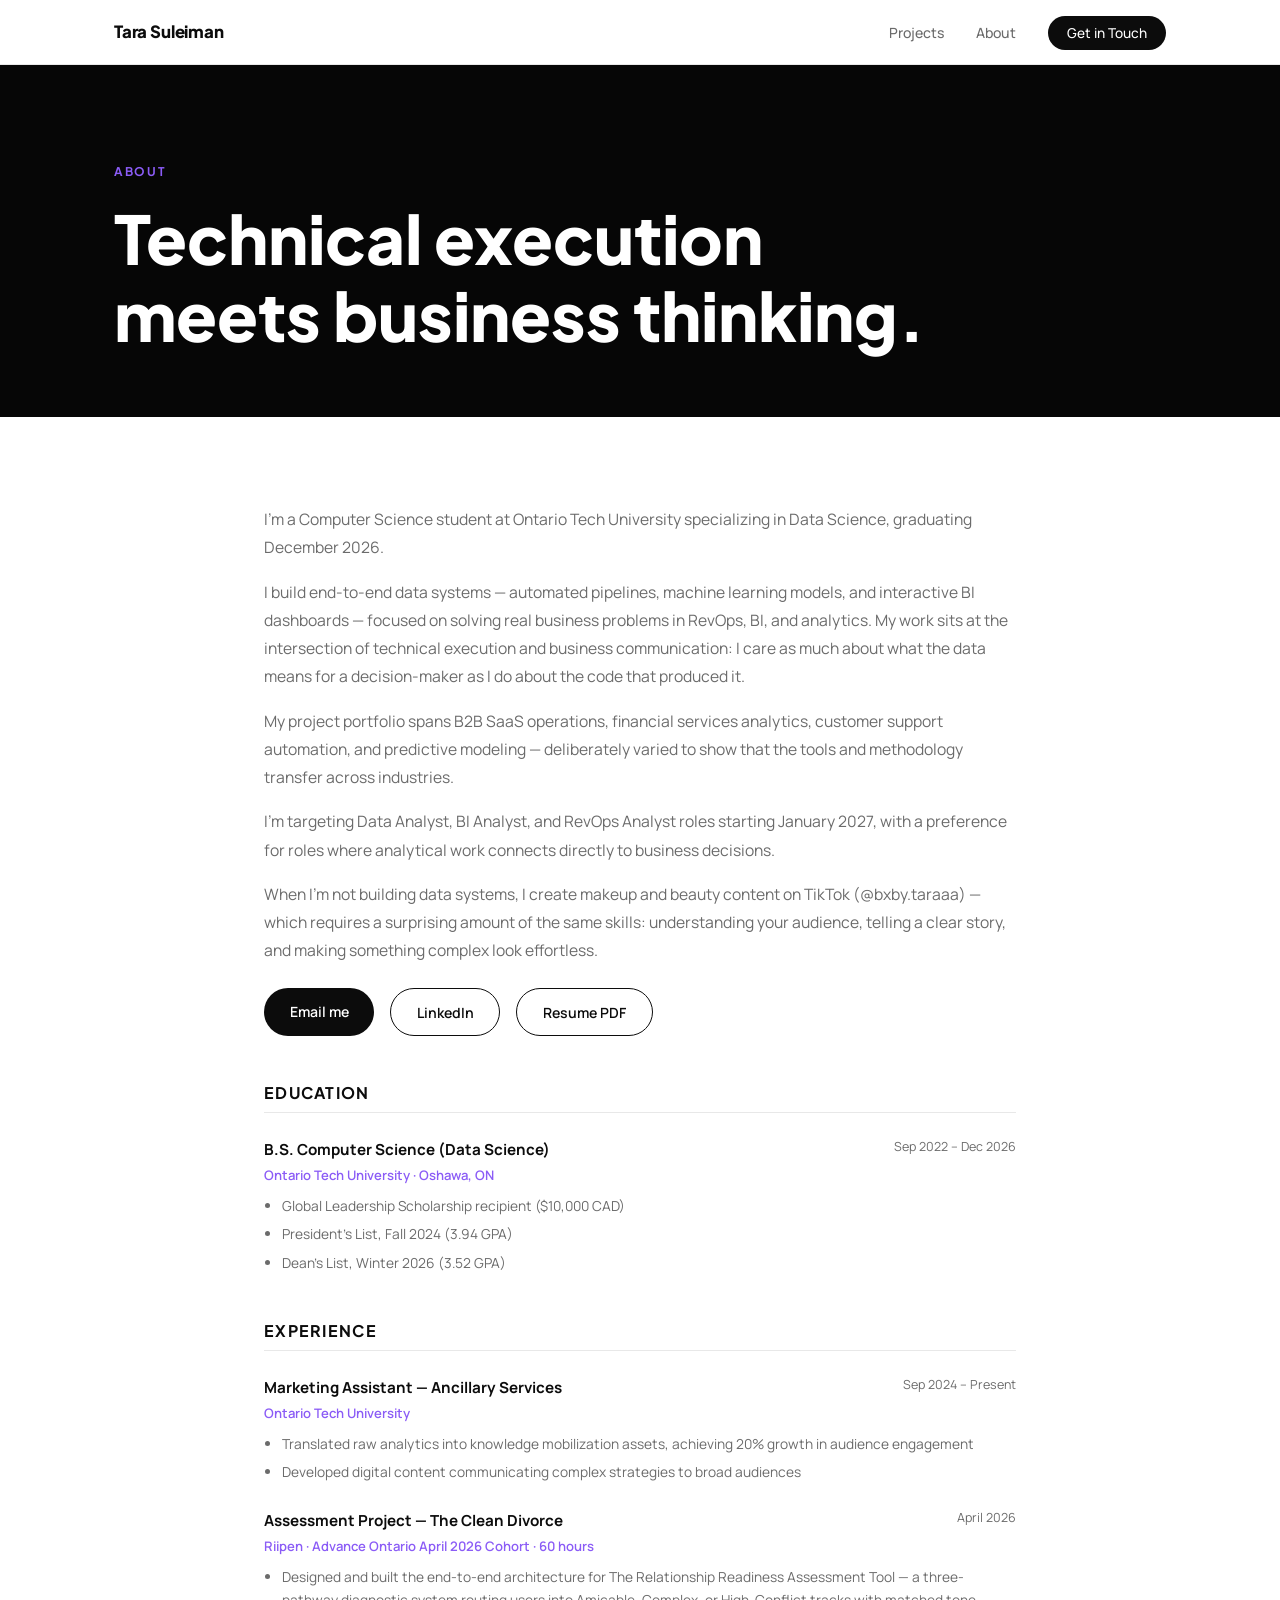
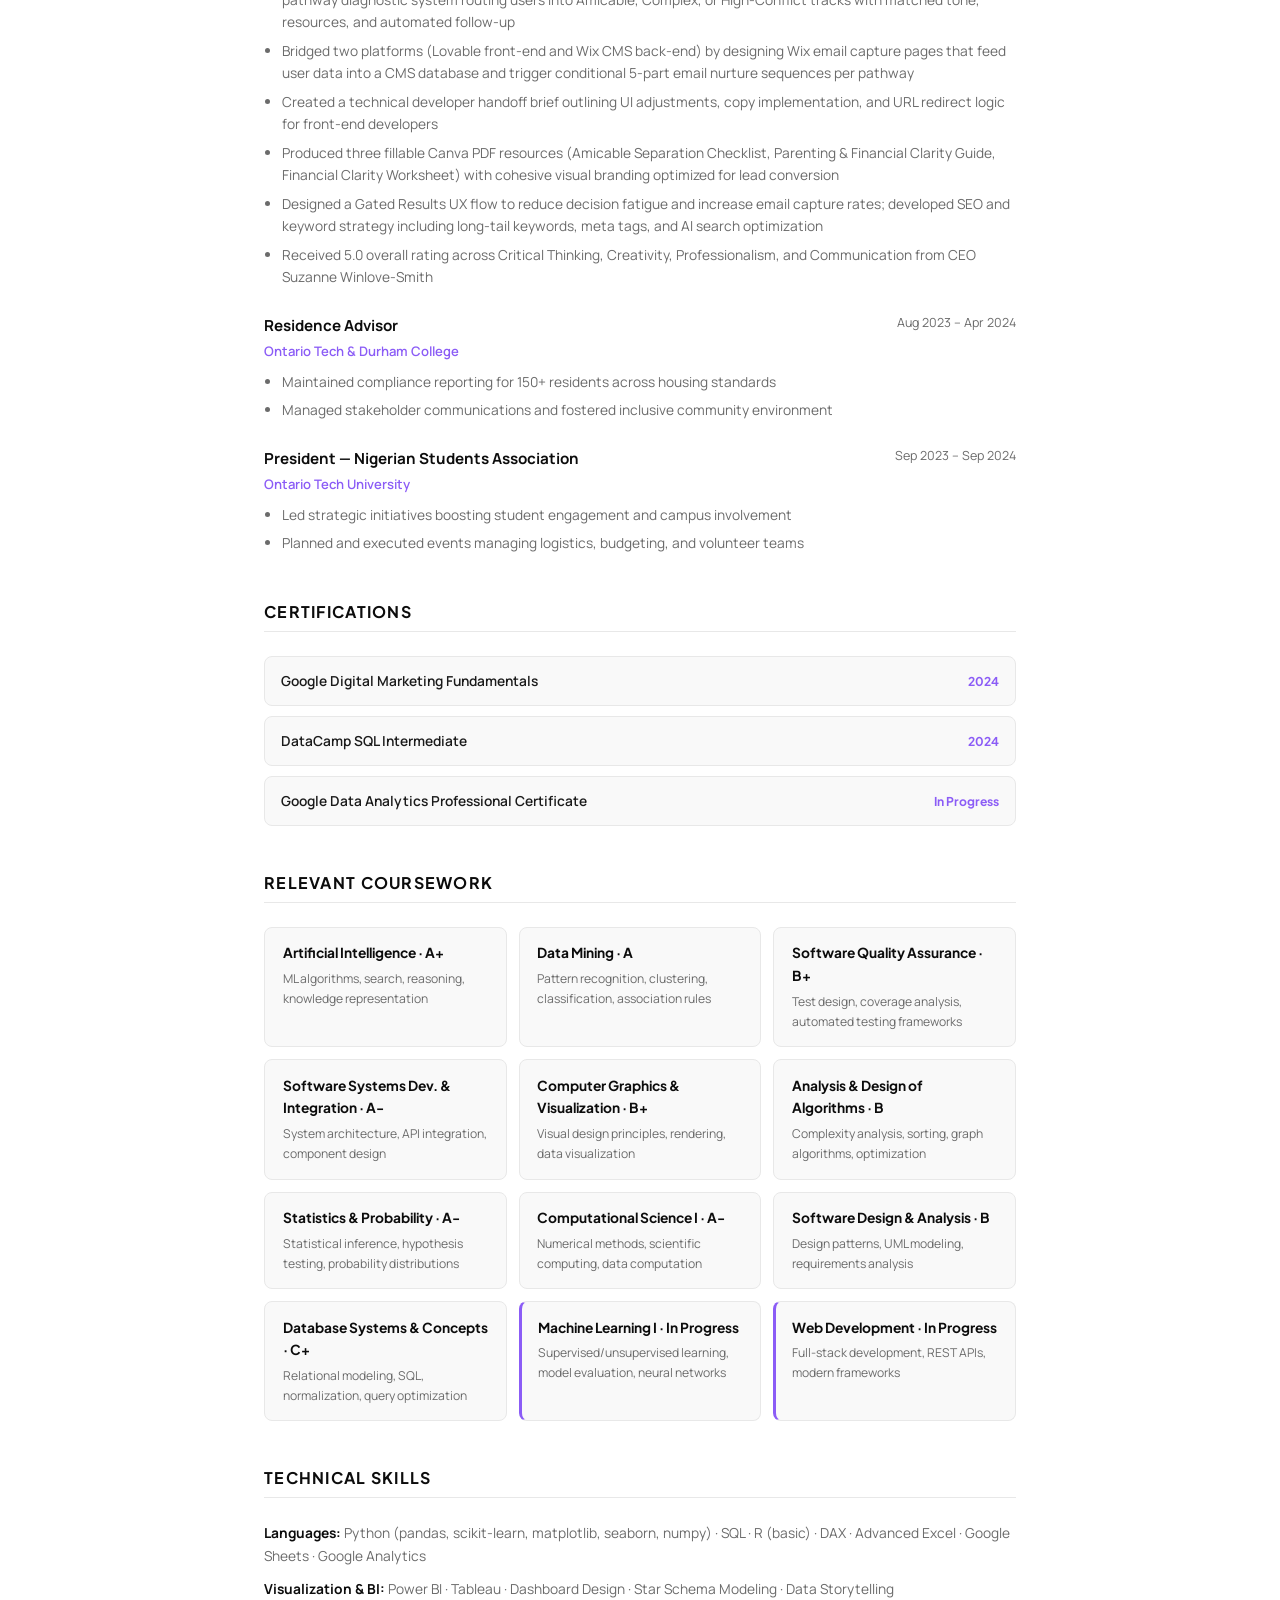
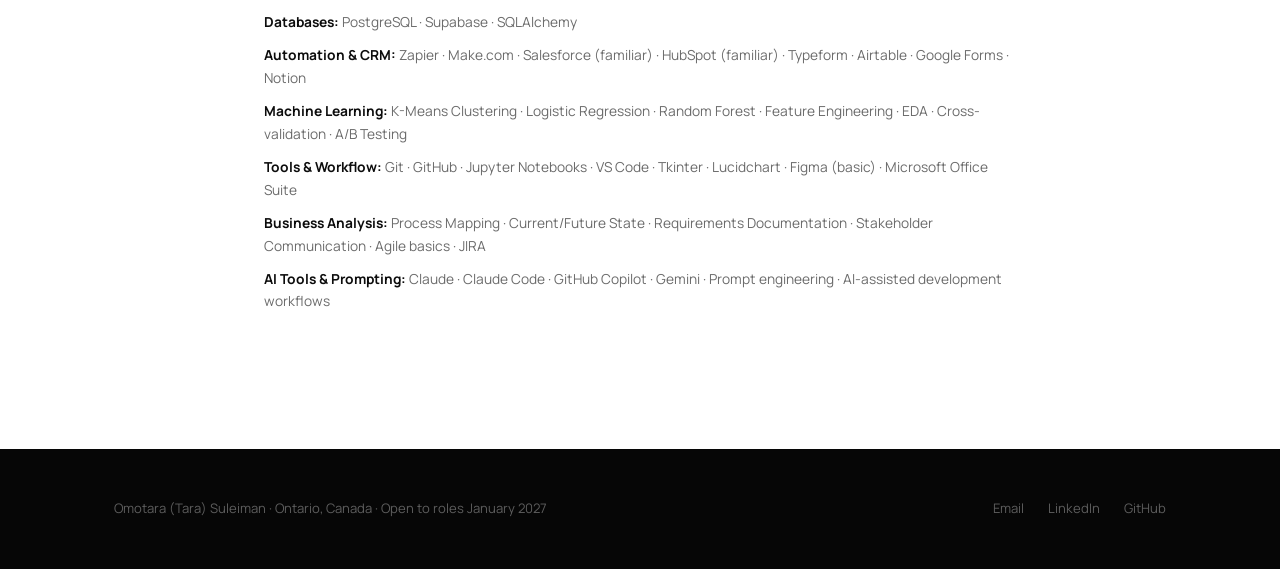
==== commit 3f8bd57a: "Editted project title and added GitHub link for Bike Share Analytics project" ====
--- a/about.html
+++ b/about.html
@@ -228,9 +228,9 @@
           <h3>Technical Skills</h3>
           <div class="skills-list">
             <div class="skill-line"><strong>Languages:</strong> Python (pandas, scikit-learn, matplotlib, seaborn,
-              numpy) · SQL · R (basic) · DAX · Advanced Excel · Google Sheets</div>
-            <div class="skill-line"><strong>Visualization & BI:</strong> Power BI · Tableau (learning) ·
-              Dashboard Design · Star Schema Modeling · Data Storytelling</div>
+              numpy) · SQL · R (basic) · DAX · Advanced Excel · Google Sheets · Google Analytics</div>
+            <div class="skill-line"><strong>Visualization & BI:</strong> Power BI · Tableau · Dashboard Design · Star
+              Schema Modeling · Data Storytelling</div>
             <div class="skill-line"><strong>Databases:</strong> PostgreSQL · Supabase · SQLAlchemy </div>
             <div class="skill-line"><strong>Automation & CRM:</strong> Zapier · Make.com · Salesforce (familiar)
               · HubSpot (familiar) · Typeform · Airtable · Google Forms · Notion </div>
@@ -241,6 +241,8 @@
               Lucidchart · Figma (basic) · Microsoft Office Suite</div>
             <div class="skill-line"><strong>Business Analysis:</strong> Process Mapping · Current/Future State ·
               Requirements Documentation · Stakeholder Communication · Agile basics · JIRA</div>
+            <div class="skill-line"><strong>AI Tools & Prompting:</strong> Claude · Claude Code · GitHub Copilot ·
+              Gemini · Prompt engineering · AI-assisted development workflows</div>
           </div>
         </div>
 
@@ -255,7 +257,7 @@
       <div class="footer-links">
         <a href="mailto:omotara.suleiman@gmail.com">Email</a>
         <a href="https://linkedin.com/in/omotarasuleiman" target="_blank">LinkedIn</a>
-        <a href="https://github.com/babytaraa" target="_blank">GitHub</a>
+        <a href="https://github.com/babytara" target="_blank">GitHub</a>
       </div>
     </div>
   </footer>
